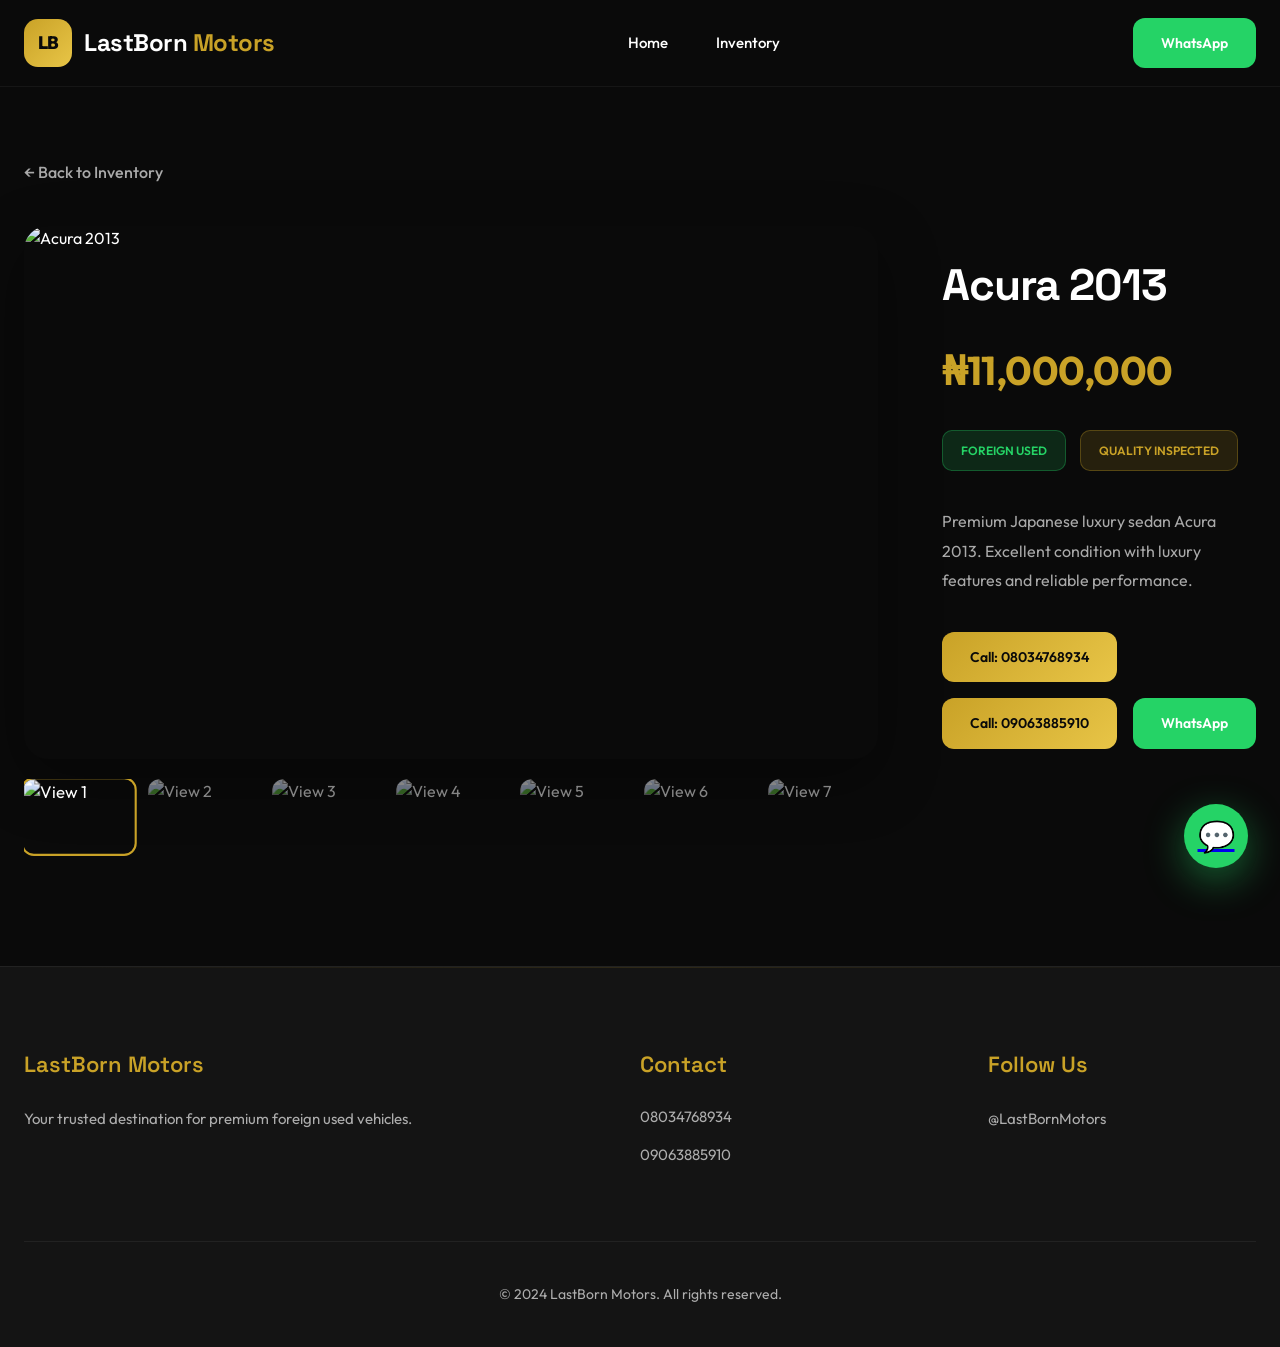
==== details-akura-2013.html @ de3bfb4a "Add files via upload" ====
<!DOCTYPE html>
<html lang="en">
<head>
  <meta charset="UTF-8">
  <meta name="viewport" content="width=device-width, initial-scale=1.0">
  <title>Acura 2013 - LastBorn Motors</title>
  <link rel="stylesheet" href="styles.css">
  <link rel="preconnect" href="https://fonts.googleapis.com">
  <link rel="preconnect" href="https://fonts.gstatic.com" crossorigin>
  <link href="https://fonts.googleapis.com/css2?family=Outfit:wght@300;400;500;600;700;800&family=Space+Grotesk:wght@400;500;600;700&display=swap" rel="stylesheet">
</head>
<body class="page-enter">
  <header class="header" id="header"><div class="container"><div class="header-inner"><a href="index.html" class="logo"><div class="logo-icon">LB</div><span class="logo-text">LastBorn <span>Motors</span></span></a><nav><ul class="nav-links"><li><a href="index.html">Home</a></li><li><a href="listings.html">Inventory</a></li></ul></nav><div class="header-cta"><a href="https://wa.me/2349110138677" class="btn btn-whatsapp">WhatsApp</a></div></div></div></header>
  <section class="details-section"><div class="container"><a href="javascript:history.back()" class="back-btn">← Back to Inventory</a><div class="details-grid"><div class="gallery"><div class="gallery-main"><img src="images/Akura_2013/IMG_1985.jpeg" alt="Acura 2013"></div><div class="gallery-thumbs"><img src="images/Akura_2013/IMG_1985.jpeg" alt="View 1" class="active" onclick="changeImage(this)"><img src="images/Akura_2013/IMG_1987.jpeg" alt="View 2" onclick="changeImage(this)"><img src="images/Akura_2013/IMG_1988.jpeg" alt="View 3" onclick="changeImage(this)"><img src="images/Akura_2013/IMG_1990.jpeg" alt="View 4" onclick="changeImage(this)"><img src="images/Akura_2013/IMG_1992.jpeg" alt="View 5" onclick="changeImage(this)"><img src="images/Akura_2013/IMG_1994.jpeg" alt="View 6" onclick="changeImage(this)"><img src="images/Akura_2013/IMG_1995.jpeg" alt="View 7" onclick="changeImage(this)"></div></div><div class="details-info"><h1 class="details-title">Acura 2013</h1><p class="details-price">₦11,000,000</p><div class="details-tags"><span class="details-tag tag-foreign">Foreign Used</span><span class="details-tag tag-neat">Quality Inspected</span></div><p class="details-description">Premium Japanese luxury sedan Acura 2013. Excellent condition with luxury features and reliable performance.</p><div class="details-cta"><a href="tel:+2348034768934" class="btn btn-primary">Call: 08034768934</a><a href="tel:+2349063885910" class="btn btn-primary">Call: 09063885910</a><a href="https://wa.me/2349110138677" class="btn btn-whatsapp">WhatsApp</a></div></div></div></div></section>
  <footer class="footer"><div class="container"><div class="footer-grid"><div><h3>LastBorn Motors</h3><p>Your trusted destination for premium foreign used vehicles.</p></div><div><h3>Contact</h3><a href="tel:+2348034768934">08034768934</a><a href="tel:+2349063885910">09063885910</a></div><div><h3>Follow Us</h3><p>@LastBornMotors</p></div></div><div class="footer-bottom"><p>&copy; 2024 LastBorn Motors. All rights reserved.</p></div></div></footer>
  <div class="floating-whatsapp"><a href="https://wa.me/2349110138677" target="_blank">💬</a></div>
  <script>const header = document.getElementById('header');window.addEventListener('scroll', () => { if (window.scrollY > 50) header.classList.add('scrolled'); else header.classList.remove('scrolled'); });function changeImage(thumb) { document.querySelector('.gallery-main img').src = thumb.src; document.querySelectorAll('.gallery-thumbs img').forEach(img => img.classList.remove('active')); thumb.classList.add('active'); }</script>
</body>
</html>
---- styles.css ----
/* LastBorn Motors - Premium Car Dealership Styles */
@import url('https://fonts.googleapis.com/css2?family=Outfit:wght@300;400;500;600;700;800&family=Space+Grotesk:wght@400;500;600;700&display=swap');

:root {
  --primary: #0a0a0a;
  --secondary: #141414;
  --accent: #c9a227;
  --accent-light: #e8c547;
  --accent-dark: #a38620;
  --text-light: #ffffff;
  --text-muted: rgba(255, 255, 255, 0.65);
  --surface: #1a1a1a;
  --surface-elevated: #252525;
  --border: rgba(255, 255, 255, 0.06);
  --glass: rgba(10, 10, 10, 0.85);
  --glass-light: rgba(255, 255, 255, 0.05);
}

* {
  margin: 0;
  padding: 0;
  box-sizing: border-box;
}

html {
  scroll-behavior: smooth;
}

body {
  font-family: 'Outfit', sans-serif;
  background: var(--primary);
  color: var(--text-light);
  line-height: 1.6;
  min-height: 100vh;
  overflow-x: hidden;
}

.container {
  max-width: 1400px;
  margin: 0 auto;
  padding: 0 24px;
}

/* Header - Glassmorphism */
.header {
  position: fixed;
  top: 0;
  left: 0;
  right: 0;
  z-index: 1000;
  background: rgba(10, 10, 10, 0.6);
  backdrop-filter: blur(20px);
  -webkit-backdrop-filter: blur(20px);
  border-bottom: 1px solid rgba(255, 255, 255, 0.05);
  transition: all 0.4s cubic-bezier(0.4, 0, 0.2, 1);
}

.header.scrolled {
  background: rgba(10, 10, 10, 0.95);
  backdrop-filter: blur(30px);
  -webkit-backdrop-filter: blur(30px);
  box-shadow: 0 8px 32px rgba(0, 0, 0, 0.4);
}

.header-inner {
  display: flex;
  align-items: center;
  justify-content: space-between;
  padding: 18px 0;
}

.logo {
  display: flex;
  align-items: center;
  text-decoration: none;
  gap: 12px;
}

.logo-icon {
  width: 48px;
  height: 48px;
  background: linear-gradient(135deg, var(--accent) 0%, var(--accent-light) 50%, var(--accent) 100%);
  background-size: 200% 200%;
  border-radius: 14px;
  display: flex;
  align-items: center;
  justify-content: center;
  font-size: 18px;
  font-weight: 800;
  color: #0a0a0a;
  letter-spacing: -1px;
  animation: shimmer 3s ease infinite;
}

@keyframes shimmer {
  0%, 100% { background-position: 0% 50%; }
  50% { background-position: 100% 50%; }
}

.logo-text {
  font-family: 'Space Grotesk', sans-serif;
  font-size: 24px;
  font-weight: 700;
  color: var(--text-light);
  letter-spacing: -0.5px;
}

.logo-text span {
  color: var(--accent);
}

.nav-links {
  display: flex;
  list-style: none;
  gap: 48px;
}

.nav-links a {
  color: var(--text-light);
  text-decoration: none;
  font-weight: 500;
  font-size: 15px;
  position: relative;
  transition: all 0.3s ease;
  padding: 8px 0;
}

.nav-links a::before {
  content: '';
  position: absolute;
  bottom: 0;
  left: 0;
  width: 0;
  height: 2px;
  background: linear-gradient(90deg, var(--accent), var(--accent-light));
  transition: width 0.3s ease;
}

.nav-links a:hover {
  color: var(--accent);
}

.nav-links a:hover::before {
  width: 100%;
}

.header-cta {
  display: flex;
  gap: 12px;
}

/* Buttons */
.btn {
  display: inline-flex;
  align-items: center;
  gap: 8px;
  padding: 14px 28px;
  border-radius: 12px;
  font-family: 'Outfit', sans-serif;
  font-weight: 600;
  font-size: 14px;
  text-decoration: none;
  cursor: pointer;
  border: none;
  transition: all 0.4s cubic-bezier(0.4, 0, 0.2, 1);
  position: relative;
  overflow: hidden;
}

.btn::before {
  content: '';
  position: absolute;
  top: 0;
  left: -100%;
  width: 100%;
  height: 100%;
  background: linear-gradient(90deg, transparent, rgba(255,255,255,0.2), transparent);
  transition: left 0.5s ease;
}

.btn:hover::before {
  left: 100%;
}

.btn-primary {
  background: linear-gradient(135deg, var(--accent) 0%, var(--accent-light) 100%);
  color: #0a0a0a;
}

.btn-primary:hover {
  transform: translateY(-3px);
  box-shadow: 0 12px 40px rgba(201, 162, 39, 0.4);
}

.btn-outline {
  background: transparent;
  border: 2px solid rgba(201, 162, 39, 0.5);
  color: var(--accent);
}

.btn-outline:hover {
  background: var(--accent);
  color: #0a0a0a;
  border-color: var(--accent);
  transform: translateY(-3px);
  box-shadow: 0 12px 40px rgba(201, 162, 39, 0.3);
}

.btn-whatsapp {
  background: #25d366;
  color: white;
}

.btn-whatsapp:hover {
  transform: translateY(-3px);
  box-shadow: 0 12px 40px rgba(37, 211, 102, 0.4);
}

/* Hero Section with Slideshow */
.hero {
  min-height: 100vh;
  display: flex;
  align-items: center;
  position: relative;
  padding: 0;
  overflow: hidden;
}

.hero-slider {
  position: absolute;
  inset: 0;
  z-index: 0;
}

.hero-slide {
  position: absolute;
  inset: 0;
  opacity: 0;
  transition: opacity 1s ease;
}

.hero-slide.active {
  opacity: 1;
}

.hero-slide img {
  width: 100%;
  height: 100%;
  object-fit: cover;
  transform: scale(1.05);
  animation: slowZoom 20s ease infinite alternate;
}

@keyframes slowZoom {
  from { transform: scale(1.05); }
  to { transform: scale(1.15); }
}

.hero-overlay {
  position: absolute;
  inset: 0;
  background: linear-gradient(
    135deg,
    rgba(10, 10, 10, 0.92) 0%,
    rgba(10, 10, 10, 0.75) 50%,
    rgba(10, 10, 10, 0.85) 100%
  );
}

.hero .container {
  position: relative;
  z-index: 1;
}

.hero-content {
  max-width: 720px;
  padding: 180px 0 120px;
}

.hero-badge {
  display: inline-flex;
  align-items: center;
  gap: 10px;
  padding: 12px 20px;
  background: rgba(201, 162, 39, 0.1);
  border: 1px solid rgba(201, 162, 39, 0.25);
  border-radius: 50px;
  font-size: 13px;
  font-weight: 500;
  color: var(--accent);
  margin-bottom: 28px;
  backdrop-filter: blur(10px);
  animation: fadeInUp 0.8s ease forwards;
}

.hero-badge span {
  font-size: 10px;
}

.hero h1 {
  font-family: 'Space Grotesk', sans-serif;
  font-size: clamp(48px, 7vw, 80px);
  font-weight: 700;
  line-height: 1.05;
  letter-spacing: -2px;
  margin-bottom: 28px;
  color: var(--text-light);
  animation: fadeInUp 0.8s ease 0.1s forwards;
  opacity: 0;
}

.hero h1 span {
  background: linear-gradient(135deg, var(--accent) 0%, var(--accent-light) 50%, var(--accent) 100%);
  background-size: 200% 200%;
  -webkit-background-clip: text;
  -webkit-text-fill-color: transparent;
  background-clip: text;
  animation: gradientText 4s ease infinite;
}

@keyframes gradientText {
  0%, 100% { background-position: 0% 50%; }
  50% { background-position: 100% 50%; }
}

.hero p {
  font-size: 18px;
  color: var(--text-muted);
  max-width: 520px;
  margin-bottom: 44px;
  line-height: 1.75;
  animation: fadeInUp 0.8s ease 0.2s forwards;
  opacity: 0;
}

.hero-buttons {
  display: flex;
  gap: 16px;
  flex-wrap: wrap;
  animation: fadeInUp 0.8s ease 0.3s forwards;
  opacity: 0;
}

@keyframes fadeInUp {
  from {
    opacity: 0;
    transform: translateY(30px);
  }
  to {
    opacity: 1;
    transform: translateY(0);
  }
}

/* Slider Controls */
.slider-nav {
  position: absolute;
  bottom: 50%;
  left: 0;
  right: 0;
  display: flex;
  justify-content: space-between;
  padding: 0 24px;
  z-index: 2;
  pointer-events: none;
}

.slider-btn {
  width: 56px;
  height: 56px;
  background: rgba(255, 255, 255, 0.08);
  backdrop-filter: blur(20px);
  border: 1px solid rgba(255, 255, 255, 0.1);
  border-radius: 50%;
  color: var(--text-light);
  font-size: 18px;
  cursor: pointer;
  transition: all 0.3s ease;
  pointer-events: auto;
  display: flex;
  align-items: center;
  justify-content: center;
}

.slider-btn:hover {
  background: var(--accent);
  color: #0a0a0a;
  transform: scale(1.1);
}

.slider-dots {
  position: absolute;
  bottom: 40px;
  left: 50%;
  transform: translateX(-50%);
  display: flex;
  gap: 12px;
  z-index: 2;
}

.slider-dots .dot {
  width: 10px;
  height: 10px;
  background: rgba(255, 255, 255, 0.3);
  border-radius: 50%;
  cursor: pointer;
  transition: all 0.3s ease;
}

.slider-dots .dot.active {
  background: var(--accent);
  transform: scale(1.3);
}

.slider-dots .dot:hover {
  background: var(--accent-light);
}

/* Trust Section - Glassmorphism Cards */
.trust-section {
  padding: 100px 0;
  background: var(--secondary);
  position: relative;
}

.trust-section::before {
  content: '';
  position: absolute;
  top: 0;
  left: 0;
  right: 0;
  height: 1px;
  background: linear-gradient(90deg, transparent, rgba(201, 162, 39, 0.3), transparent);
}

.trust-grid {
  display: grid;
  grid-template-columns: repeat(3, 1fr);
  gap: 32px;
}

.trust-item {
  padding: 40px 32px;
  background: rgba(255, 255, 255, 0.03);
  backdrop-filter: blur(20px);
  border-radius: 24px;
  border: 1px solid var(--border);
  text-align: center;
  transition: all 0.4s cubic-bezier(0.4, 0, 0.2, 1);
}

.trust-item:hover {
  transform: translateY(-10px);
  border-color: rgba(201, 162, 39, 0.3);
  background: rgba(255, 255, 255, 0.05);
  box-shadow: 0 20px 60px rgba(0, 0, 0, 0.3);
}

.trust-icon {
  width: 72px;
  height: 72px;
  margin: 0 auto 24px;
  background: linear-gradient(135deg, var(--accent) 0%, var(--accent-light) 100%);
  border-radius: 20px;
  display: flex;
  align-items: center;
  justify-content: center;
  font-size: 32px;
  box-shadow: 0 8px 32px rgba(201, 162, 39, 0.3);
}

.trust-item h3 {
  font-family: 'Space Grotesk', sans-serif;
  font-size: 22px;
  font-weight: 600;
  margin-bottom: 14px;
  color: var(--text-light);
}

.trust-item p {
  color: var(--text-muted);
  font-size: 15px;
  line-height: 1.7;
}

/* Featured Section */
.featured-section {
  padding: 120px 0;
  background: var(--primary);
}

.section-header {
  text-align: center;
  margin-bottom: 64px;
}

.section-header h2 {
  font-family: 'Space Grotesk', sans-serif;
  font-size: 52px;
  font-weight: 700;
  letter-spacing: -1px;
  margin-bottom: 18px;
  background: linear-gradient(135deg, var(--text-light) 0%, var(--text-muted) 100%);
  -webkit-background-clip: text;
  -webkit-text-fill-color: transparent;
  background-clip: text;
}

.section-header p {
  color: var(--text-muted);
  font-size: 18px;
}

/* Car Grid */
.car-grid {
  display: grid;
  grid-template-columns: repeat(auto-fill, minmax(340px, 1fr));
  gap: 32px;
}

.car-card {
  background: var(--surface);
  border-radius: 24px;
  overflow: hidden;
  border: 1px solid var(--border);
  transition: all 0.5s cubic-bezier(0.4, 0, 0.2, 1);
  opacity: 0;
  transform: translateY(40px);
}

.car-card.visible {
  opacity: 1;
  transform: translateY(0);
}

.car-card:hover {
  transform: translateY(-16px);
  border-color: rgba(201, 162, 39, 0.4);
  box-shadow: 0 24px 80px rgba(0, 0, 0, 0.5);
}

.car-image {
  position: relative;
  aspect-ratio: 16/11;
  overflow: hidden;
}

.car-image img {
  width: 100%;
  height: 100%;
  object-fit: cover;
  transition: transform 0.6s ease;
}

.car-card:hover .car-image img {
  transform: scale(1.1);
}

.car-badges {
  position: absolute;
  top: 20px;
  left: 20px;
  display: flex;
  gap: 10px;
  flex-wrap: wrap;
}

.car-badge {
  padding: 8px 14px;
  border-radius: 8px;
  font-size: 11px;
  font-weight: 600;
  text-transform: uppercase;
  letter-spacing: 0.5px;
  backdrop-filter: blur(10px);
}

.badge-foreign {
  background: rgba(37, 211, 102, 0.9);
  color: white;
}

.badge-neat {
  background: rgba(201, 162, 39, 0.95);
  color: #0a0a0a;
}

.car-info {
  padding: 28px;
}

.car-title {
  font-family: 'Space Grotesk', sans-serif;
  font-size: 22px;
  font-weight: 600;
  margin-bottom: 10px;
  color: var(--text-light);
}

.car-price {
  font-size: 32px;
  font-weight: 700;
  color: var(--accent);
  margin-bottom: 22px;
  letter-spacing: -0.5px;
}

.car-btn {
  display: block;
  width: 100%;
  padding: 16px;
  background: var(--surface-elevated);
  border: 1px solid var(--border);
  border-radius: 12px;
  color: var(--text-light);
  text-align: center;
  font-weight: 600;
  font-size: 14px;
  text-decoration: none;
  transition: all 0.3s ease;
}

.car-btn:hover {
  background: var(--accent);
  color: #0a0a0a;
  border-color: var(--accent);
  transform: scale(1.02);
}

/* CTA Section */
.cta-section {
  padding: 120px 0;
  background: linear-gradient(180deg, var(--primary) 0%, var(--secondary) 100%);
  text-align: center;
  position: relative;
}

.cta-section::before {
  content: '';
  position: absolute;
  top: 0;
  left: 50%;
  transform: translateX(-50%);
  width: 600px;
  height: 600px;
  background: radial-gradient(circle, rgba(201, 162, 39, 0.08) 0%, transparent 70%);
  pointer-events: none;
}

.cta-section h2 {
  font-family: 'Space Grotesk', sans-serif;
  font-size: 52px;
  font-weight: 700;
  letter-spacing: -1px;
  margin-bottom: 18px;
  position: relative;
}

.cta-section p {
  color: var(--text-muted);
  font-size: 18px;
  margin-bottom: 44px;
  position: relative;
}

.cta-buttons {
  display: flex;
  gap: 16px;
  justify-content: center;
  flex-wrap: wrap;
  position: relative;
}

/* Page Header */
.page-header {
  padding: 200px 0 80px;
  text-align: center;
  background: linear-gradient(180deg, var(--secondary) 0%, var(--primary) 100%);
  position: relative;
}

.page-header::after {
  content: '';
  position: absolute;
  bottom: 0;
  left: 0;
  right: 0;
  height: 1px;
  background: linear-gradient(90deg, transparent, rgba(201, 162, 39, 0.2), transparent);
}

.page-header h1 {
  font-family: 'Space Grotesk', sans-serif;
  font-size: 60px;
  font-weight: 700;
  letter-spacing: -1px;
  margin-bottom: 18px;
}

.page-header p {
  color: var(--text-muted);
  font-size: 18px;
}

/* Search Section */
.search-section {
  padding: 0 0 80px;
}

.search-form {
  display: flex;
  gap: 16px;
  max-width: 640px;
  margin: 0 auto;
}

.search-input {
  flex: 1;
  padding: 18px 28px;
  background: var(--surface);
  border: 1px solid var(--border);
  border-radius: 14px;
  color: var(--text-light);
  font-size: 16px;
  font-family: 'Outfit', sans-serif;
  transition: all 0.3s ease;
}

.search-input:focus {
  outline: none;
  border-color: var(--accent);
  box-shadow: 0 0 0 4px rgba(201, 162, 39, 0.1);
}

.search-input::placeholder {
  color: var(--text-muted);
}

.search-btn {
  padding: 18px 36px;
  background: var(--accent);
  border: none;
  border-radius: 14px;
  color: #0a0a0a;
  font-weight: 600;
  font-size: 16px;
  cursor: pointer;
  transition: all 0.3s ease;
}

.search-btn:hover {
  background: var(--accent-light);
  transform: translateY(-2px);
}

/* Listings Section */
.listings-section {
  padding: 0 0 120px;
}

/* Details Section */
.details-section {
  padding: 160px 0 100px;
}

.back-btn {
  display: inline-flex;
  align-items: center;
  gap: 10px;
  color: var(--text-muted);
  text-decoration: none;
  font-weight: 500;
  margin-bottom: 40px;
  transition: all 0.3s ease;
}

.back-btn:hover {
  color: var(--accent);
  transform: translateX(-5px);
}

.details-grid {
  display: grid;
  grid-template-columns: 1.3fr 1fr;
  gap: 64px;
}

.gallery-main {
  aspect-ratio: 16/10;
  border-radius: 24px;
  overflow: hidden;
  margin-bottom: 20px;
  box-shadow: 0 20px 60px rgba(0, 0, 0, 0.4);
}

.gallery-main img {
  width: 100%;
  height: 100%;
  object-fit: cover;
}

.gallery-thumbs {
  display: flex;
  gap: 14px;
  overflow-x: auto;
  padding-bottom: 12px;
}

.gallery-thumbs img {
  width: 110px;
  height: 75px;
  object-fit: cover;
  border-radius: 12px;
  cursor: pointer;
  opacity: 0.5;
  transition: all 0.3s ease;
  flex-shrink: 0;
}

.gallery-thumbs img.active,
.gallery-thumbs img:hover {
  opacity: 1;
  border: 2px solid var(--accent);
  transform: scale(1.05);
}

.details-info {
  padding-top: 24px;
}

.details-title {
  font-family: 'Space Grotesk', sans-serif;
  font-size: 44px;
  font-weight: 700;
  letter-spacing: -1px;
  margin-bottom: 18px;
}

.details-price {
  font-size: 40px;
  font-weight: 700;
  color: var(--accent);
  margin-bottom: 28px;
  letter-spacing: -0.5px;
}

.details-tags {
  display: flex;
  gap: 14px;
  margin-bottom: 36px;
}

.details-tag {
  padding: 10px 18px;
  border-radius: 10px;
  font-size: 12px;
  font-weight: 600;
  text-transform: uppercase;
}

.tag-foreign {
  background: rgba(37, 211, 102, 0.15);
  color: #25d366;
  border: 1px solid rgba(37, 211, 102, 0.3);
}

.tag-neat {
  background: rgba(201, 162, 39, 0.15);
  color: var(--accent);
  border: 1px solid rgba(201, 162, 39, 0.3);
}

.details-description {
  color: var(--text-muted);
  font-size: 16px;
  line-height: 1.85;
  margin-bottom: 36px;
}

.details-cta {
  display: flex;
  gap: 16px;
  flex-wrap: wrap;
}

/* Footer - Glassmorphism */
.footer {
  background: var(--secondary);
  padding: 80px 0 40px;
  border-top: 1px solid var(--border);
  position: relative;
}

.footer::before {
  content: '';
  position: absolute;
  top: 0;
  left: 0;
  right: 0;
  height: 1px;
  background: linear-gradient(90deg, transparent, rgba(201, 162, 39, 0.15), transparent);
}

.footer-grid {
  display: grid;
  grid-template-columns: 2fr 1fr 1fr;
  gap: 80px;
  margin-bottom: 60px;
}

.footer h3 {
  font-family: 'Space Grotesk', sans-serif;
  font-size: 22px;
  font-weight: 600;
  margin-bottom: 22px;
  color: var(--accent);
}

.footer p {
  color: var(--text-muted);
  line-height: 1.8;
  font-size: 15px;
}

.footer a {
  display: block;
  color: var(--text-muted);
  text-decoration: none;
  margin-bottom: 14px;
  transition: all 0.3s ease;
  font-size: 15px;
}

.footer a:hover {
  color: var(--accent);
  transform: translateX(5px);
}

.footer-bottom {
  padding-top: 40px;
  border-top: 1px solid var(--border);
  text-align: center;
}

.footer-bottom p {
  color: var(--text-muted);
  font-size: 14px;
}

/* Floating WhatsApp */
.floating-whatsapp {
  position: fixed;
  bottom: 32px;
  right: 32px;
  z-index: 999;
}

.floating-whatsapp a {
  display: flex;
  align-items: center;
  justify-content: center;
  width: 64px;
  height: 64px;
  background: #25d366;
  border-radius: 50%;
  font-size: 30px;
  box-shadow: 0 12px 40px rgba(37, 211, 102, 0.45);
  transition: all 0.3s ease;
  animation: pulse 2s ease infinite;
}

@keyframes pulse {
  0%, 100% { box-shadow: 0 12px 40px rgba(37, 211, 102, 0.45); }
  50% { box-shadow: 0 12px 50px rgba(37, 211, 102, 0.6); }
}

.floating-whatsapp a:hover {
  transform: scale(1.15);
}

/* Page Enter Animation */
.page-enter {
  animation: pageEnter 0.6s ease forwards;
}

@keyframes pageEnter {
  from {
    opacity: 0;
  }
  to {
    opacity: 1;
  }
}

/* Responsive */
@media (max-width: 1200px) {
  .trust-grid {
    grid-template-columns: repeat(2, 1fr);
  }
  
  .details-grid {
    grid-template-columns: 1fr;
    gap: 40px;
  }
}

@media (max-width: 768px) {
  .header-inner {
    flex-wrap: wrap;
  }
  
  .nav-links {
    display: none;
  }
  
  .hero h1 {
    font-size: 40px;
  }
  
  .trust-grid {
    grid-template-columns: 1fr;
  }
  
  .car-grid {
    grid-template-columns: 1fr;
  }
  
  .section-header h2,
  .page-header h1,
  .cta-section h2 {
    font-size: 36px;
  }
  
  .search-form {
    flex-direction: column;
  }
  
  .footer-grid {
    grid-template-columns: 1fr;
    gap: 40px;
  }
  
  .slider-nav {
    display: none;
  }
}

/* Smooth scrollbar */
::-webkit-scrollbar {
  width: 8px;
  height: 8px;
}

::-webkit-scrollbar-track {
  background: var(--secondary);
}

::-webkit-scrollbar-thumb {
  background: var(--surface-elevated);
  border-radius: 4px;
}

::-webkit-scrollbar-thumb:hover {
  background: var(--accent);
}

/* Selection */
::selection {
  background: var(--accent);
  color: #0a0a0a;
}
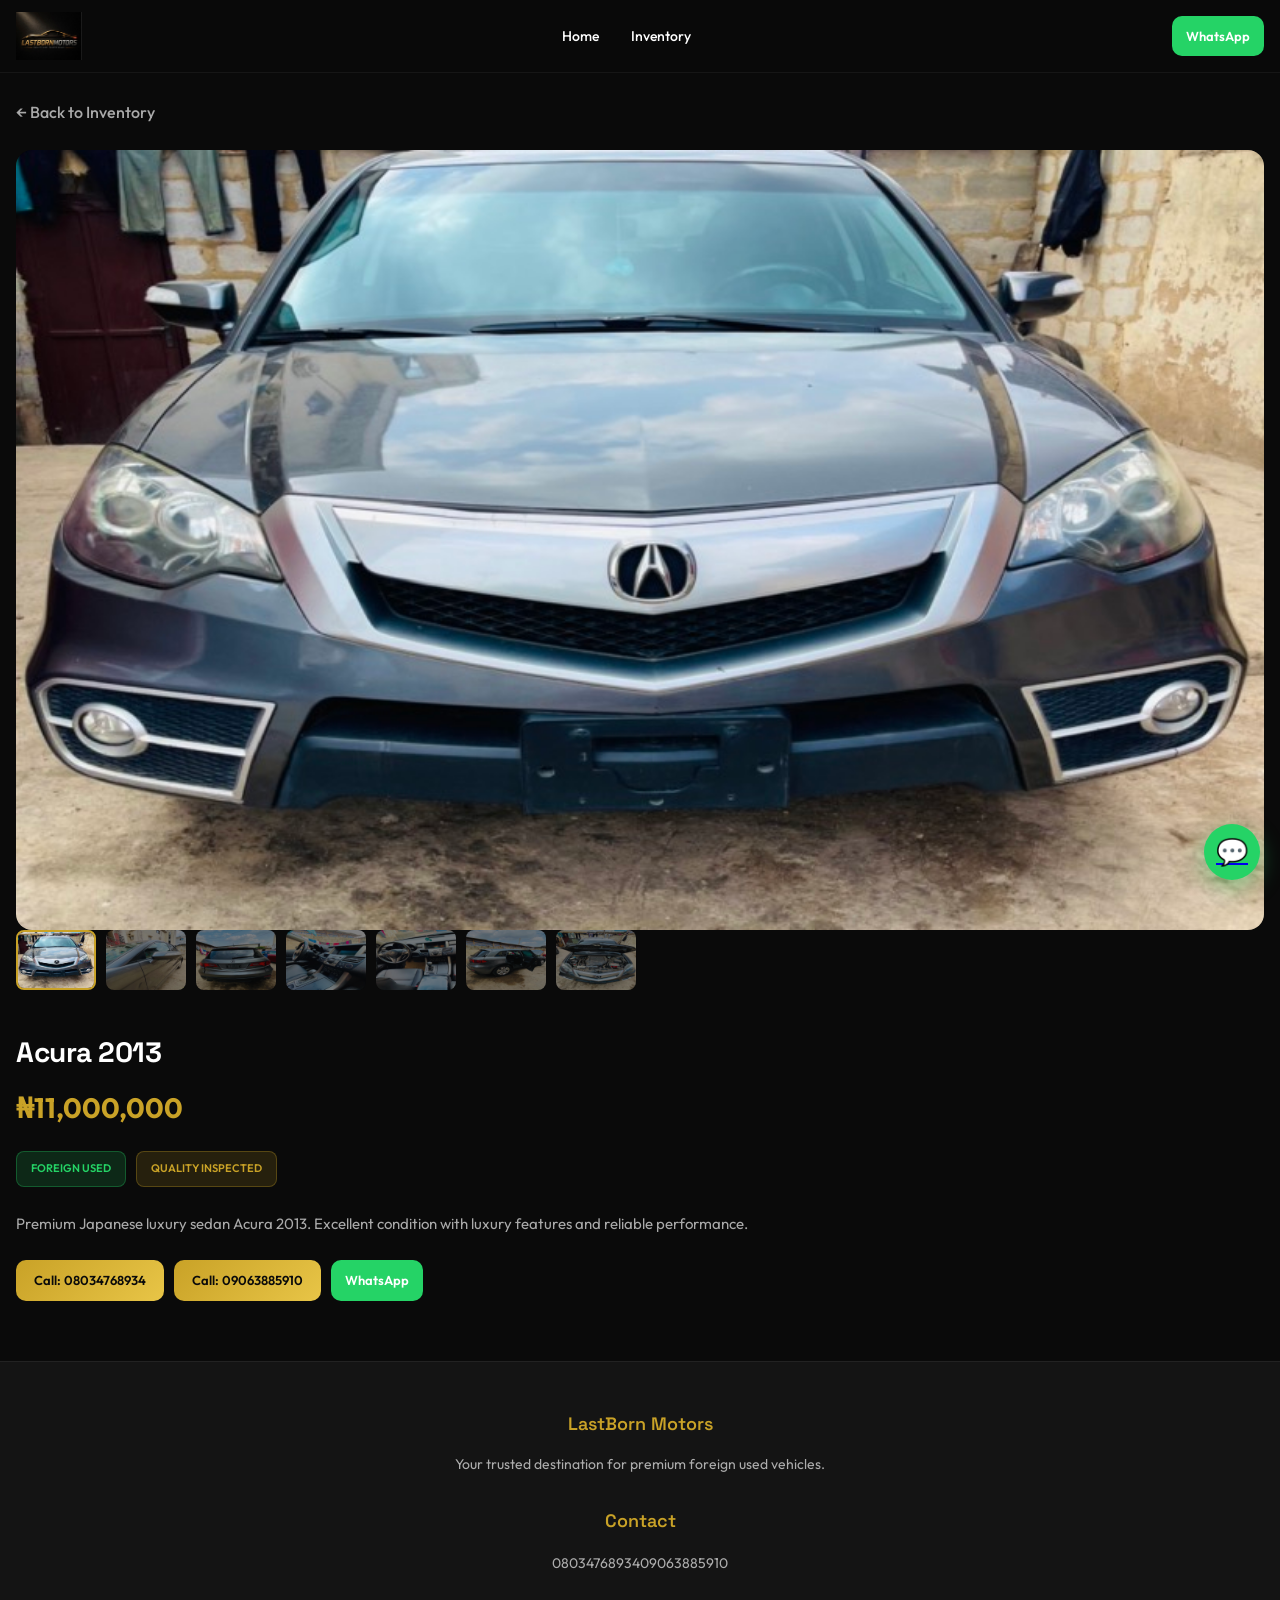
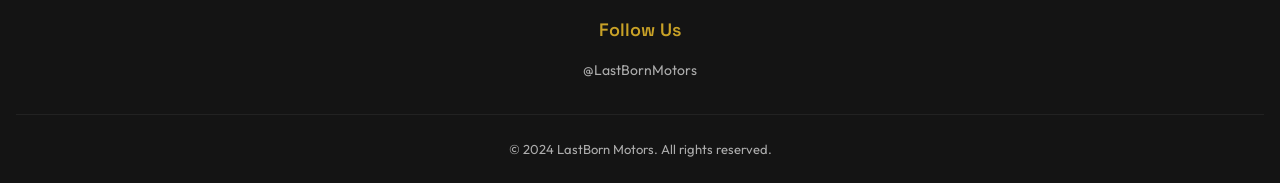
==== commit 722e3d62: "Add files via upload" ====
--- a/details-akura-2013.html
+++ b/details-akura-2013.html
@@ -10,10 +10,10 @@
   <link href="https://fonts.googleapis.com/css2?family=Outfit:wght@300;400;500;600;700;800&family=Space+Grotesk:wght@400;500;600;700&display=swap" rel="stylesheet">
 </head>
 <body class="page-enter">
-  <header class="header" id="header"><div class="container"><div class="header-inner"><a href="index.html" class="logo"><div class="logo-icon">LB</div><span class="logo-text">LastBorn <span>Motors</span></span></a><nav><ul class="nav-links"><li><a href="index.html">Home</a></li><li><a href="listings.html">Inventory</a></li></ul></nav><div class="header-cta"><a href="https://wa.me/2349110138677" class="btn btn-whatsapp">WhatsApp</a></div></div></div></header>
+  <header class="header" id="header"><div class="container"><div class="header-inner"><a href="index.html" class="logo"><img src="logo.png" alt="LastBorn Motors" class="logo-icon"><span class="logo-text">LastBorn <span>Motors</span></span></a><div class="menu-toggle" onclick="toggleMenu()"><span></span><span></span><span></span></div><nav><ul class="nav-links" id="navLinks"><li><a href="index.html">Home</a></li><li><a href="listings.html">Inventory</a></li></ul></nav><div class="header-cta"><a href="https://wa.me/2349110138677" class="btn btn-whatsapp">WhatsApp</a></div></div></div></header>
   <section class="details-section"><div class="container"><a href="javascript:history.back()" class="back-btn">← Back to Inventory</a><div class="details-grid"><div class="gallery"><div class="gallery-main"><img src="images/Akura_2013/IMG_1985.jpeg" alt="Acura 2013"></div><div class="gallery-thumbs"><img src="images/Akura_2013/IMG_1985.jpeg" alt="View 1" class="active" onclick="changeImage(this)"><img src="images/Akura_2013/IMG_1987.jpeg" alt="View 2" onclick="changeImage(this)"><img src="images/Akura_2013/IMG_1988.jpeg" alt="View 3" onclick="changeImage(this)"><img src="images/Akura_2013/IMG_1990.jpeg" alt="View 4" onclick="changeImage(this)"><img src="images/Akura_2013/IMG_1992.jpeg" alt="View 5" onclick="changeImage(this)"><img src="images/Akura_2013/IMG_1994.jpeg" alt="View 6" onclick="changeImage(this)"><img src="images/Akura_2013/IMG_1995.jpeg" alt="View 7" onclick="changeImage(this)"></div></div><div class="details-info"><h1 class="details-title">Acura 2013</h1><p class="details-price">₦11,000,000</p><div class="details-tags"><span class="details-tag tag-foreign">Foreign Used</span><span class="details-tag tag-neat">Quality Inspected</span></div><p class="details-description">Premium Japanese luxury sedan Acura 2013. Excellent condition with luxury features and reliable performance.</p><div class="details-cta"><a href="tel:+2348034768934" class="btn btn-primary">Call: 08034768934</a><a href="tel:+2349063885910" class="btn btn-primary">Call: 09063885910</a><a href="https://wa.me/2349110138677" class="btn btn-whatsapp">WhatsApp</a></div></div></div></div></section>
   <footer class="footer"><div class="container"><div class="footer-grid"><div><h3>LastBorn Motors</h3><p>Your trusted destination for premium foreign used vehicles.</p></div><div><h3>Contact</h3><a href="tel:+2348034768934">08034768934</a><a href="tel:+2349063885910">09063885910</a></div><div><h3>Follow Us</h3><p>@LastBornMotors</p></div></div><div class="footer-bottom"><p>&copy; 2024 LastBorn Motors. All rights reserved.</p></div></div></footer>
   <div class="floating-whatsapp"><a href="https://wa.me/2349110138677" target="_blank">💬</a></div>
-  <script>const header = document.getElementById('header');window.addEventListener('scroll', () => { if (window.scrollY > 50) header.classList.add('scrolled'); else header.classList.remove('scrolled'); });function changeImage(thumb) { document.querySelector('.gallery-main img').src = thumb.src; document.querySelectorAll('.gallery-thumbs img').forEach(img => img.classList.remove('active')); thumb.classList.add('active'); }</script>
+  <script>const header=document.getElementById('header');window.addEventListener('scroll',()=>{if(window.scrollY>50)header.classList.add('scrolled');else header.classList.remove('scrolled');});function toggleMenu(){document.getElementById('navLinks').classList.toggle('active');}function changeImage(thumb){document.querySelector('.gallery-main img').src=thumb.src;document.querySelectorAll('.gallery-thumbs img').forEach(img=>img.classList.remove('active'));thumb.classList.add('active');}</script>
 </body>
 </html>
--- a/styles.css
+++ b/styles.css
@@ -13,7 +13,6 @@
   --surface-elevated: #252525;
   --border: rgba(255, 255, 255, 0.06);
   --glass: rgba(10, 10, 10, 0.85);
-  --glass-light: rgba(255, 255, 255, 0.05);
 }
 
 * {
@@ -38,7 +37,7 @@
 .container {
   max-width: 1400px;
   margin: 0 auto;
-  padding: 0 24px;
+  padding: 0 16px;
 }
 
 /* Header - Glassmorphism */
@@ -48,58 +47,59 @@
   left: 0;
   right: 0;
   z-index: 1000;
-  background: rgba(10, 10, 10, 0.6);
+  background: rgba(10, 10, 10, 0.85);
   backdrop-filter: blur(20px);
   -webkit-backdrop-filter: blur(20px);
   border-bottom: 1px solid rgba(255, 255, 255, 0.05);
-  transition: all 0.4s cubic-bezier(0.4, 0, 0.2, 1);
+  transition: all 0.3s ease;
 }
 
 .header.scrolled {
-  background: rgba(10, 10, 10, 0.95);
-  backdrop-filter: blur(30px);
-  -webkit-backdrop-filter: blur(30px);
-  box-shadow: 0 8px 32px rgba(0, 0, 0, 0.4);
+  background: rgba(10, 10, 10, 0.98);
+  box-shadow: 0 4px 20px rgba(0, 0, 0, 0.5);
 }
 
 .header-inner {
   display: flex;
   align-items: center;
   justify-content: space-between;
-  padding: 18px 0;
+  padding: 12px 0;
 }
 
 .logo {
   display: flex;
   align-items: center;
   text-decoration: none;
-  gap: 12px;
+  gap: 10px;
 }
 
 .logo-icon {
-  width: 48px;
   height: 48px;
-  background: linear-gradient(135deg, var(--accent) 0%, var(--accent-light) 50%, var(--accent) 100%);
-  background-size: 200% 200%;
-  border-radius: 14px;
-  display: flex;
-  align-items: center;
-  justify-content: center;
-  font-size: 18px;
-  font-weight: 800;
-  color: #0a0a0a;
-  letter-spacing: -1px;
-  animation: shimmer 3s ease infinite;
-}
-
-@keyframes shimmer {
-  0%, 100% { background-position: 0% 50%; }
-  50% { background-position: 100% 50%; }
+  width: auto;
+  object-fit: contain;
+}
+
+.logo-text {
+  display: none;
+}
+
+.logo-text {
+  display: none;
+}
+
+/* Mobile logo adjustments */
+@media (max-width: 768px) {
+  .logo-icon {
+    height: 40px;
+  }
+  .logo-text {
+    display: none;
+  }
 }
 
 .logo-text {
   font-family: 'Space Grotesk', sans-serif;
-  font-size: 24px;
+  font-size: 20px;
   font-weight: 700;
   color: var(--text-light);
   letter-spacing: -0.5px;
@@ -109,26 +109,41 @@
   color: var(--accent);
 }
 
+/* Mobile Menu Toggle */
+.menu-toggle {
+  display: none;
+  flex-direction: column;
+  gap: 5px;
+  cursor: pointer;
+  padding: 8px;
+}
+
+.menu-toggle span {
+  width: 24px;
+  height: 2px;
+  background: var(--text-light);
+  transition: all 0.3s ease;
+}
+
 .nav-links {
   display: flex;
   list-style: none;
-  gap: 48px;
+  gap: 32px;
 }
 
 .nav-links a {
   color: var(--text-light);
   text-decoration: none;
   font-weight: 500;
-  font-size: 15px;
+  font-size: 14px;
   position: relative;
   transition: all 0.3s ease;
-  padding: 8px 0;
 }
 
 .nav-links a::before {
   content: '';
   position: absolute;
-  bottom: 0;
+  bottom: -4px;
   left: 0;
   width: 0;
   height: 2px;
@@ -146,40 +161,23 @@
 
 .header-cta {
   display: flex;
-  gap: 12px;
+  gap: 8px;
 }
 
 /* Buttons */
 .btn {
   display: inline-flex;
   align-items: center;
-  gap: 8px;
-  padding: 14px 28px;
-  border-radius: 12px;
+  gap: 6px;
+  padding: 10px 18px;
+  border-radius: 10px;
   font-family: 'Outfit', sans-serif;
   font-weight: 600;
-  font-size: 14px;
+  font-size: 13px;
   text-decoration: none;
   cursor: pointer;
   border: none;
-  transition: all 0.4s cubic-bezier(0.4, 0, 0.2, 1);
-  position: relative;
-  overflow: hidden;
-}
-
-.btn::before {
-  content: '';
-  position: absolute;
-  top: 0;
-  left: -100%;
-  width: 100%;
-  height: 100%;
-  background: linear-gradient(90deg, transparent, rgba(255,255,255,0.2), transparent);
-  transition: left 0.5s ease;
-}
-
-.btn:hover::before {
-  left: 100%;
+  transition: all 0.3s ease;
 }
 
 .btn-primary {
@@ -188,8 +186,8 @@
 }
 
 .btn-primary:hover {
-  transform: translateY(-3px);
-  box-shadow: 0 12px 40px rgba(201, 162, 39, 0.4);
+  transform: translateY(-2px);
+  box-shadow: 0 8px 25px rgba(201, 162, 39, 0.35);
 }
 
 .btn-outline {
@@ -202,21 +200,20 @@
   background: var(--accent);
   color: #0a0a0a;
   border-color: var(--accent);
-  transform: translateY(-3px);
-  box-shadow: 0 12px 40px rgba(201, 162, 39, 0.3);
 }
 
 .btn-whatsapp {
   background: #25d366;
   color: white;
+  padding: 10px 14px;
 }
 
 .btn-whatsapp:hover {
-  transform: translateY(-3px);
-  box-shadow: 0 12px 40px rgba(37, 211, 102, 0.4);
-}
-
-/* Hero Section with Slideshow */
+  transform: translateY(-2px);
+  box-shadow: 0 8px 25px rgba(37, 211, 102, 0.35);
+}
+
+/* Hero Section */
 .hero {
   min-height: 100vh;
   display: flex;
@@ -248,23 +245,12 @@
   height: 100%;
   object-fit: cover;
   transform: scale(1.05);
-  animation: slowZoom 20s ease infinite alternate;
-}
-
-@keyframes slowZoom {
-  from { transform: scale(1.05); }
-  to { transform: scale(1.15); }
 }
 
 .hero-overlay {
   position: absolute;
   inset: 0;
-  background: linear-gradient(
-    135deg,
-    rgba(10, 10, 10, 0.92) 0%,
-    rgba(10, 10, 10, 0.75) 50%,
-    rgba(10, 10, 10, 0.85) 100%
-  );
+  background: linear-gradient(135deg, rgba(10, 10, 10, 0.92) 0%, rgba(10, 10, 10, 0.75) 50%, rgba(10, 10, 10, 0.85) 100%);
 }
 
 .hero .container {
@@ -273,135 +259,72 @@
 }
 
 .hero-content {
-  max-width: 720px;
-  padding: 180px 0 120px;
+  max-width: 600px;
+  padding: 120px 0 80px;
 }
 
 .hero-badge {
   display: inline-flex;
   align-items: center;
-  gap: 10px;
-  padding: 12px 20px;
-  background: rgba(201, 162, 39, 0.1);
+  gap: 8px;
+  padding: 8px 14px;
+  background: rgba(201, 162, 39, 0.12);
   border: 1px solid rgba(201, 162, 39, 0.25);
   border-radius: 50px;
-  font-size: 13px;
+  font-size: 12px;
   font-weight: 500;
   color: var(--accent);
-  margin-bottom: 28px;
-  backdrop-filter: blur(10px);
-  animation: fadeInUp 0.8s ease forwards;
-}
-
-.hero-badge span {
-  font-size: 10px;
+  margin-bottom: 20px;
 }
 
 .hero h1 {
   font-family: 'Space Grotesk', sans-serif;
-  font-size: clamp(48px, 7vw, 80px);
+  font-size: clamp(36px, 8vw, 64px);
   font-weight: 700;
-  line-height: 1.05;
-  letter-spacing: -2px;
-  margin-bottom: 28px;
-  color: var(--text-light);
-  animation: fadeInUp 0.8s ease 0.1s forwards;
-  opacity: 0;
+  line-height: 1.1;
+  letter-spacing: -1.5px;
+  margin-bottom: 20px;
 }
 
 .hero h1 span {
-  background: linear-gradient(135deg, var(--accent) 0%, var(--accent-light) 50%, var(--accent) 100%);
-  background-size: 200% 200%;
+  background: linear-gradient(135deg, var(--accent) 0%, var(--accent-light) 100%);
   -webkit-background-clip: text;
   -webkit-text-fill-color: transparent;
   background-clip: text;
-  animation: gradientText 4s ease infinite;
-}
-
-@keyframes gradientText {
-  0%, 100% { background-position: 0% 50%; }
-  50% { background-position: 100% 50%; }
 }
 
 .hero p {
-  font-size: 18px;
+  font-size: 16px;
   color: var(--text-muted);
-  max-width: 520px;
-  margin-bottom: 44px;
-  line-height: 1.75;
-  animation: fadeInUp 0.8s ease 0.2s forwards;
-  opacity: 0;
+  margin-bottom: 32px;
+  line-height: 1.7;
 }
 
 .hero-buttons {
   display: flex;
-  gap: 16px;
+  gap: 12px;
   flex-wrap: wrap;
-  animation: fadeInUp 0.8s ease 0.3s forwards;
-  opacity: 0;
-}
-
-@keyframes fadeInUp {
-  from {
-    opacity: 0;
-    transform: translateY(30px);
-  }
-  to {
-    opacity: 1;
-    transform: translateY(0);
-  }
 }
 
 /* Slider Controls */
 .slider-nav {
-  position: absolute;
-  bottom: 50%;
-  left: 0;
-  right: 0;
-  display: flex;
-  justify-content: space-between;
-  padding: 0 24px;
-  z-index: 2;
-  pointer-events: none;
-}
-
-.slider-btn {
-  width: 56px;
-  height: 56px;
-  background: rgba(255, 255, 255, 0.08);
-  backdrop-filter: blur(20px);
-  border: 1px solid rgba(255, 255, 255, 0.1);
-  border-radius: 50%;
-  color: var(--text-light);
-  font-size: 18px;
-  cursor: pointer;
-  transition: all 0.3s ease;
-  pointer-events: auto;
-  display: flex;
-  align-items: center;
-  justify-content: center;
-}
-
-.slider-btn:hover {
-  background: var(--accent);
-  color: #0a0a0a;
-  transform: scale(1.1);
+  display: none;
 }
 
 .slider-dots {
   position: absolute;
-  bottom: 40px;
+  bottom: 24px;
   left: 50%;
   transform: translateX(-50%);
   display: flex;
-  gap: 12px;
+  gap: 10px;
   z-index: 2;
 }
 
 .slider-dots .dot {
-  width: 10px;
-  height: 10px;
-  background: rgba(255, 255, 255, 0.3);
+  width: 8px;
+  height: 8px;
+  background: rgba(255, 255, 255, 0.4);
   border-radius: 50%;
   cursor: pointer;
   transition: all 0.3s ease;
@@ -412,120 +335,97 @@
   transform: scale(1.3);
 }
 
-.slider-dots .dot:hover {
-  background: var(--accent-light);
-}
-
-/* Trust Section - Glassmorphism Cards */
+/* Trust Section */
 .trust-section {
-  padding: 100px 0;
+  padding: 60px 0;
   background: var(--secondary);
-  position: relative;
-}
-
-.trust-section::before {
-  content: '';
-  position: absolute;
-  top: 0;
-  left: 0;
-  right: 0;
-  height: 1px;
-  background: linear-gradient(90deg, transparent, rgba(201, 162, 39, 0.3), transparent);
 }
 
 .trust-grid {
   display: grid;
   grid-template-columns: repeat(3, 1fr);
-  gap: 32px;
+  gap: 16px;
 }
 
 .trust-item {
-  padding: 40px 32px;
+  padding: 24px 16px;
   background: rgba(255, 255, 255, 0.03);
-  backdrop-filter: blur(20px);
-  border-radius: 24px;
+  backdrop-filter: blur(10px);
+  border-radius: 16px;
   border: 1px solid var(--border);
   text-align: center;
-  transition: all 0.4s cubic-bezier(0.4, 0, 0.2, 1);
+  transition: all 0.3s ease;
 }
 
 .trust-item:hover {
-  transform: translateY(-10px);
+  transform: translateY(-4px);
   border-color: rgba(201, 162, 39, 0.3);
   background: rgba(255, 255, 255, 0.05);
-  box-shadow: 0 20px 60px rgba(0, 0, 0, 0.3);
 }
 
 .trust-icon {
-  width: 72px;
-  height: 72px;
-  margin: 0 auto 24px;
+  width: 48px;
+  height: 48px;
+  margin: 0 auto 14px;
   background: linear-gradient(135deg, var(--accent) 0%, var(--accent-light) 100%);
-  border-radius: 20px;
+  border-radius: 12px;
   display: flex;
   align-items: center;
   justify-content: center;
-  font-size: 32px;
-  box-shadow: 0 8px 32px rgba(201, 162, 39, 0.3);
+  font-size: 22px;
 }
 
 .trust-item h3 {
   font-family: 'Space Grotesk', sans-serif;
-  font-size: 22px;
+  font-size: 16px;
   font-weight: 600;
-  margin-bottom: 14px;
-  color: var(--text-light);
+  margin-bottom: 8px;
 }
 
 .trust-item p {
   color: var(--text-muted);
-  font-size: 15px;
-  line-height: 1.7;
+  font-size: 13px;
+  line-height: 1.5;
 }
 
 /* Featured Section */
 .featured-section {
-  padding: 120px 0;
-  background: var(--primary);
+  padding: 60px 0;
 }
 
 .section-header {
   text-align: center;
-  margin-bottom: 64px;
+  margin-bottom: 40px;
 }
 
 .section-header h2 {
   font-family: 'Space Grotesk', sans-serif;
-  font-size: 52px;
+  font-size: 32px;
   font-weight: 700;
   letter-spacing: -1px;
-  margin-bottom: 18px;
-  background: linear-gradient(135deg, var(--text-light) 0%, var(--text-muted) 100%);
-  -webkit-background-clip: text;
-  -webkit-text-fill-color: transparent;
-  background-clip: text;
+  margin-bottom: 10px;
 }
 
 .section-header p {
   color: var(--text-muted);
-  font-size: 18px;
+  font-size: 15px;
 }
 
 /* Car Grid */
 .car-grid {
   display: grid;
-  grid-template-columns: repeat(auto-fill, minmax(340px, 1fr));
-  gap: 32px;
+  grid-template-columns: repeat(auto-fill, minmax(280px, 1fr));
+  gap: 20px;
 }
 
 .car-card {
   background: var(--surface);
-  border-radius: 24px;
+  border-radius: 16px;
   overflow: hidden;
   border: 1px solid var(--border);
-  transition: all 0.5s cubic-bezier(0.4, 0, 0.2, 1);
+  transition: all 0.4s ease;
   opacity: 0;
-  transform: translateY(40px);
+  transform: translateY(30px);
 }
 
 .car-card.visible {
@@ -534,9 +434,9 @@
 }
 
 .car-card:hover {
-  transform: translateY(-16px);
+  transform: translateY(-8px);
   border-color: rgba(201, 162, 39, 0.4);
-  box-shadow: 0 24px 80px rgba(0, 0, 0, 0.5);
+  box-shadow: 0 16px 40px rgba(0, 0, 0, 0.4);
 }
 
 .car-image {
@@ -549,313 +449,274 @@
   width: 100%;
   height: 100%;
   object-fit: cover;
-  transition: transform 0.6s ease;
+  transition: transform 0.5s ease;
 }
 
 .car-card:hover .car-image img {
-  transform: scale(1.1);
+  transform: scale(1.08);
 }
 
 .car-badges {
   position: absolute;
-  top: 20px;
-  left: 20px;
+  top: 12px;
+  left: 12px;
+  display: flex;
+  gap: 6px;
+  flex-wrap: wrap;
+}
+
+.car-badge {
+  padding: 5px 10px;
+  border-radius: 6px;
+  font-size: 10px;
+  font-weight: 600;
+  text-transform: uppercase;
+}
+
+.badge-foreign {
+  background: rgba(37, 211, 102, 0.9);
+  color: white;
+}
+
+.badge-neat {
+  background: rgba(201, 162, 39, 0.95);
+  color: #0a0a0a;
+}
+
+.car-info {
+  padding: 16px;
+}
+
+.car-title {
+  font-family: 'Space Grotesk', sans-serif;
+  font-size: 18px;
+  font-weight: 600;
+  margin-bottom: 6px;
+}
+
+.car-price {
+  font-size: 24px;
+  font-weight: 700;
+  color: var(--accent);
+  margin-bottom: 14px;
+}
+
+.car-btn {
+  display: block;
+  width: 100%;
+  padding: 12px;
+  background: var(--surface-elevated);
+  border: 1px solid var(--border);
+  border-radius: 10px;
+  color: var(--text-light);
+  text-align: center;
+  font-weight: 600;
+  font-size: 13px;
+  text-decoration: none;
+  transition: all 0.3s ease;
+}
+
+.car-btn:hover {
+  background: var(--accent);
+  color: #0a0a0a;
+  border-color: var(--accent);
+}
+
+/* CTA Section */
+.cta-section {
+  padding: 60px 0;
+  background: linear-gradient(180deg, var(--primary) 0%, var(--secondary) 100%);
+  text-align: center;
+}
+
+.cta-section h2 {
+  font-family: 'Space Grotesk', sans-serif;
+  font-size: 28px;
+  font-weight: 700;
+  letter-spacing: -1px;
+  margin-bottom: 12px;
+}
+
+.cta-section p {
+  color: var(--text-muted);
+  font-size: 15px;
+  margin-bottom: 28px;
+}
+
+.cta-buttons {
+  display: flex;
+  gap: 12px;
+  justify-content: center;
+  flex-wrap: wrap;
+}
+
+/* Page Header */
+.page-header {
+  padding: 120px 0 40px;
+  text-align: center;
+  background: linear-gradient(180deg, var(--secondary) 0%, var(--primary) 100%);
+}
+
+.page-header h1 {
+  font-family: 'Space Grotesk', sans-serif;
+  font-size: 36px;
+  font-weight: 700;
+  letter-spacing: -1px;
+  margin-bottom: 10px;
+}
+
+.page-header p {
+  color: var(--text-muted);
+  font-size: 15px;
+}
+
+/* Search Section */
+.search-section {
+  padding: 0 0 40px;
+}
+
+.search-form {
   display: flex;
   gap: 10px;
+  max-width: 100%;
+}
+
+.search-input {
+  flex: 1;
+  padding: 14px 18px;
+  background: var(--surface);
+  border: 1px solid var(--border);
+  border-radius: 12px;
+  color: var(--text-light);
+  font-size: 15px;
+  font-family: 'Outfit', sans-serif;
+}
+
+.search-input:focus {
+  outline: none;
+  border-color: var(--accent);
+}
+
+.search-input::placeholder {
+  color: var(--text-muted);
+}
+
+.search-btn {
+  padding: 14px 24px;
+  background: var(--accent);
+  border: none;
+  border-radius: 12px;
+  color: #0a0a0a;
+  font-weight: 600;
+  font-size: 14px;
+  cursor: pointer;
+  transition: all 0.3s ease;
+  white-space: nowrap;
+}
+
+.search-btn:hover {
+  background: var(--accent-light);
+}
+
+/* Listings Section */
+.listings-section {
+  padding: 0 0 60px;
+}
+
+/* Details Section */
+.details-section {
+  padding: 100px 0 60px;
+}
+
+.back-btn {
+  display: inline-flex;
+  align-items: center;
+  gap: 8px;
+  color: var(--text-muted);
+  text-decoration: none;
+  font-weight: 500;
+  margin-bottom: 24px;
+  transition: all 0.3s ease;
+}
+
+.back-btn:hover {
+  color: var(--accent);
+}
+
+.details-grid {
+  display: grid;
+  grid-template-columns: 1fr;
+  gap: 32px;
+}
+
+.gallery-main {
+  aspect-ratio: 16/10;
+  border-radius: 16px;
+  overflow: hidden;
+}
+
+.gallery-main img {
+  width: 100%;
+  height: 100%;
+  object-fit: cover;
+}
+
+.gallery-thumbs {
+  display: flex;
+  gap: 10px;
+  overflow-x: auto;
+  padding-bottom: 8px;
+}
+
+.gallery-thumbs img {
+  width: 80px;
+  height: 60px;
+  object-fit: cover;
+  border-radius: 8px;
+  cursor: pointer;
+  opacity: 0.5;
+  transition: all 0.3s ease;
+  flex-shrink: 0;
+}
+
+.gallery-thumbs img.active,
+.gallery-thumbs img:hover {
+  opacity: 1;
+  border: 2px solid var(--accent);
+}
+
+.details-info {
+  padding-top: 0;
+}
+
+.details-title {
+  font-family: 'Space Grotesk', sans-serif;
+  font-size: 28px;
+  font-weight: 700;
+  letter-spacing: -0.5px;
+  margin-bottom: 12px;
+}
+
+.details-price {
+  font-size: 28px;
+  font-weight: 700;
+  color: var(--accent);
+  margin-bottom: 20px;
+}
+
+.details-tags {
+  display: flex;
+  gap: 10px;
+  margin-bottom: 24px;
   flex-wrap: wrap;
 }
 
-.car-badge {
+.details-tag {
   padding: 8px 14px;
   border-radius: 8px;
   font-size: 11px;
   font-weight: 600;
   text-transform: uppercase;
-  letter-spacing: 0.5px;
-  backdrop-filter: blur(10px);
-}
-
-.badge-foreign {
-  background: rgba(37, 211, 102, 0.9);
-  color: white;
-}
-
-.badge-neat {
-  background: rgba(201, 162, 39, 0.95);
-  color: #0a0a0a;
-}
-
-.car-info {
-  padding: 28px;
-}
-
-.car-title {
-  font-family: 'Space Grotesk', sans-serif;
-  font-size: 22px;
-  font-weight: 600;
-  margin-bottom: 10px;
-  color: var(--text-light);
-}
-
-.car-price {
-  font-size: 32px;
-  font-weight: 700;
-  color: var(--accent);
-  margin-bottom: 22px;
-  letter-spacing: -0.5px;
-}
-
-.car-btn {
-  display: block;
-  width: 100%;
-  padding: 16px;
-  background: var(--surface-elevated);
-  border: 1px solid var(--border);
-  border-radius: 12px;
-  color: var(--text-light);
-  text-align: center;
-  font-weight: 600;
-  font-size: 14px;
-  text-decoration: none;
-  transition: all 0.3s ease;
-}
-
-.car-btn:hover {
-  background: var(--accent);
-  color: #0a0a0a;
-  border-color: var(--accent);
-  transform: scale(1.02);
-}
-
-/* CTA Section */
-.cta-section {
-  padding: 120px 0;
-  background: linear-gradient(180deg, var(--primary) 0%, var(--secondary) 100%);
-  text-align: center;
-  position: relative;
-}
-
-.cta-section::before {
-  content: '';
-  position: absolute;
-  top: 0;
-  left: 50%;
-  transform: translateX(-50%);
-  width: 600px;
-  height: 600px;
-  background: radial-gradient(circle, rgba(201, 162, 39, 0.08) 0%, transparent 70%);
-  pointer-events: none;
-}
-
-.cta-section h2 {
-  font-family: 'Space Grotesk', sans-serif;
-  font-size: 52px;
-  font-weight: 700;
-  letter-spacing: -1px;
-  margin-bottom: 18px;
-  position: relative;
-}
-
-.cta-section p {
-  color: var(--text-muted);
-  font-size: 18px;
-  margin-bottom: 44px;
-  position: relative;
-}
-
-.cta-buttons {
-  display: flex;
-  gap: 16px;
-  justify-content: center;
-  flex-wrap: wrap;
-  position: relative;
-}
-
-/* Page Header */
-.page-header {
-  padding: 200px 0 80px;
-  text-align: center;
-  background: linear-gradient(180deg, var(--secondary) 0%, var(--primary) 100%);
-  position: relative;
-}
-
-.page-header::after {
-  content: '';
-  position: absolute;
-  bottom: 0;
-  left: 0;
-  right: 0;
-  height: 1px;
-  background: linear-gradient(90deg, transparent, rgba(201, 162, 39, 0.2), transparent);
-}
-
-.page-header h1 {
-  font-family: 'Space Grotesk', sans-serif;
-  font-size: 60px;
-  font-weight: 700;
-  letter-spacing: -1px;
-  margin-bottom: 18px;
-}
-
-.page-header p {
-  color: var(--text-muted);
-  font-size: 18px;
-}
-
-/* Search Section */
-.search-section {
-  padding: 0 0 80px;
-}
-
-.search-form {
-  display: flex;
-  gap: 16px;
-  max-width: 640px;
-  margin: 0 auto;
-}
-
-.search-input {
-  flex: 1;
-  padding: 18px 28px;
-  background: var(--surface);
-  border: 1px solid var(--border);
-  border-radius: 14px;
-  color: var(--text-light);
-  font-size: 16px;
-  font-family: 'Outfit', sans-serif;
-  transition: all 0.3s ease;
-}
-
-.search-input:focus {
-  outline: none;
-  border-color: var(--accent);
-  box-shadow: 0 0 0 4px rgba(201, 162, 39, 0.1);
-}
-
-.search-input::placeholder {
-  color: var(--text-muted);
-}
-
-.search-btn {
-  padding: 18px 36px;
-  background: var(--accent);
-  border: none;
-  border-radius: 14px;
-  color: #0a0a0a;
-  font-weight: 600;
-  font-size: 16px;
-  cursor: pointer;
-  transition: all 0.3s ease;
-}
-
-.search-btn:hover {
-  background: var(--accent-light);
-  transform: translateY(-2px);
-}
-
-/* Listings Section */
-.listings-section {
-  padding: 0 0 120px;
-}
-
-/* Details Section */
-.details-section {
-  padding: 160px 0 100px;
-}
-
-.back-btn {
-  display: inline-flex;
-  align-items: center;
-  gap: 10px;
-  color: var(--text-muted);
-  text-decoration: none;
-  font-weight: 500;
-  margin-bottom: 40px;
-  transition: all 0.3s ease;
-}
-
-.back-btn:hover {
-  color: var(--accent);
-  transform: translateX(-5px);
-}
-
-.details-grid {
-  display: grid;
-  grid-template-columns: 1.3fr 1fr;
-  gap: 64px;
-}
-
-.gallery-main {
-  aspect-ratio: 16/10;
-  border-radius: 24px;
-  overflow: hidden;
-  margin-bottom: 20px;
-  box-shadow: 0 20px 60px rgba(0, 0, 0, 0.4);
-}
-
-.gallery-main img {
-  width: 100%;
-  height: 100%;
-  object-fit: cover;
-}
-
-.gallery-thumbs {
-  display: flex;
-  gap: 14px;
-  overflow-x: auto;
-  padding-bottom: 12px;
-}
-
-.gallery-thumbs img {
-  width: 110px;
-  height: 75px;
-  object-fit: cover;
-  border-radius: 12px;
-  cursor: pointer;
-  opacity: 0.5;
-  transition: all 0.3s ease;
-  flex-shrink: 0;
-}
-
-.gallery-thumbs img.active,
-.gallery-thumbs img:hover {
-  opacity: 1;
-  border: 2px solid var(--accent);
-  transform: scale(1.05);
-}
-
-.details-info {
-  padding-top: 24px;
-}
-
-.details-title {
-  font-family: 'Space Grotesk', sans-serif;
-  font-size: 44px;
-  font-weight: 700;
-  letter-spacing: -1px;
-  margin-bottom: 18px;
-}
-
-.details-price {
-  font-size: 40px;
-  font-weight: 700;
-  color: var(--accent);
-  margin-bottom: 28px;
-  letter-spacing: -0.5px;
-}
-
-.details-tags {
-  display: flex;
-  gap: 14px;
-  margin-bottom: 36px;
-}
-
-.details-tag {
-  padding: 10px 18px;
-  border-radius: 10px;
-  font-size: 12px;
-  font-weight: 600;
-  text-transform: uppercase;
 }
 
 .tag-foreign {
@@ -872,86 +733,75 @@
 
 .details-description {
   color: var(--text-muted);
-  font-size: 16px;
-  line-height: 1.85;
-  margin-bottom: 36px;
+  font-size: 15px;
+  line-height: 1.7;
+  margin-bottom: 24px;
 }
 
 .details-cta {
   display: flex;
-  gap: 16px;
+  gap: 10px;
   flex-wrap: wrap;
 }
 
-/* Footer - Glassmorphism */
+/* Footer */
 .footer {
   background: var(--secondary);
-  padding: 80px 0 40px;
+  padding: 48px 0 24px;
   border-top: 1px solid var(--border);
-  position: relative;
-}
-
-.footer::before {
-  content: '';
-  position: absolute;
-  top: 0;
-  left: 0;
-  right: 0;
-  height: 1px;
-  background: linear-gradient(90deg, transparent, rgba(201, 162, 39, 0.15), transparent);
 }
 
 .footer-grid {
   display: grid;
-  grid-template-columns: 2fr 1fr 1fr;
-  gap: 80px;
-  margin-bottom: 60px;
+  grid-template-columns: 1fr;
+  gap: 32px;
+  margin-bottom: 32px;
+  text-align: center;
 }
 
 .footer h3 {
   font-family: 'Space Grotesk', sans-serif;
-  font-size: 22px;
+  font-size: 18px;
   font-weight: 600;
-  margin-bottom: 22px;
+  margin-bottom: 14px;
   color: var(--accent);
 }
 
 .footer p {
   color: var(--text-muted);
-  line-height: 1.8;
-  font-size: 15px;
+  line-height: 1.6;
+  font-size: 14px;
 }
 
 .footer a {
-  display: block;
+  display: inline-block;
   color: var(--text-muted);
   text-decoration: none;
-  margin-bottom: 14px;
-  transition: all 0.3s ease;
-  font-size: 15px;
+  margin-bottom: 10px;
+  transition: all 0.3s ease;
+  font-size: 14px;
 }
 
 .footer a:hover {
   color: var(--accent);
-  transform: translateX(5px);
 }
 
 .footer-bottom {
-  padding-top: 40px;
+  padding-top: 24px;
   border-top: 1px solid var(--border);
   text-align: center;
 }
 
 .footer-bottom p {
   color: var(--text-muted);
-  font-size: 14px;
+  font-size: 13px;
 }
 
 /* Floating WhatsApp */
 .floating-whatsapp {
   position: fixed;
-  bottom: 32px;
-  right: 32px;
+  bottom: 20px;
+  right: 20px;
   z-index: 999;
 }
 
@@ -959,113 +809,289 @@
   display: flex;
   align-items: center;
   justify-content: center;
-  width: 64px;
-  height: 64px;
+  width: 56px;
+  height: 56px;
   background: #25d366;
   border-radius: 50%;
-  font-size: 30px;
-  box-shadow: 0 12px 40px rgba(37, 211, 102, 0.45);
-  transition: all 0.3s ease;
-  animation: pulse 2s ease infinite;
-}
-
-@keyframes pulse {
-  0%, 100% { box-shadow: 0 12px 40px rgba(37, 211, 102, 0.45); }
-  50% { box-shadow: 0 12px 50px rgba(37, 211, 102, 0.6); }
+  font-size: 26px;
+  box-shadow: 0 8px 25px rgba(37, 211, 102, 0.4);
+  transition: all 0.3s ease;
 }
 
 .floating-whatsapp a:hover {
-  transform: scale(1.15);
+  transform: scale(1.1);
 }
 
 /* Page Enter Animation */
 .page-enter {
-  animation: pageEnter 0.6s ease forwards;
+  animation: pageEnter 0.5s ease forwards;
 }
 
 @keyframes pageEnter {
-  from {
-    opacity: 0;
-  }
-  to {
-    opacity: 1;
-  }
-}
-
-/* Responsive */
-@media (max-width: 1200px) {
+  from { opacity: 0; }
+  to { opacity: 1; }
+}
+
+/* ========== MOBILE OPTIMIZATIONS ========== */
+@media (max-width: 1024px) {
   .trust-grid {
-    grid-template-columns: repeat(2, 1fr);
+    grid-template-columns: repeat(3, 1fr);
   }
   
   .details-grid {
     grid-template-columns: 1fr;
-    gap: 40px;
   }
 }
 
 @media (max-width: 768px) {
-  .header-inner {
-    flex-wrap: wrap;
+  /* Header */
+  .menu-toggle {
+    display: flex;
   }
   
   .nav-links {
+    position: fixed;
+    top: 60px;
+    left: 0;
+    right: 0;
+    background: rgba(10, 10, 10, 0.98);
+    backdrop-filter: blur(20px);
+    flex-direction: column;
+    padding: 20px;
+    gap: 0;
+    transform: translateY(-100%);
+    opacity: 0;
+    transition: all 0.3s ease;
+    pointer-events: none;
+  }
+  
+  .nav-links.active {
+    transform: translateY(0);
+    opacity: 1;
+    pointer-events: auto;
+  }
+  
+  .nav-links li {
+    border-bottom: 1px solid var(--border);
+  }
+  
+  .nav-links a {
+    display: block;
+    padding: 14px 0;
+    font-size: 16px;
+  }
+  
+  .header-cta {
     display: none;
   }
   
+  .header-cta.mobile {
+    display: flex;
+    position: fixed;
+    bottom: 90px;
+    left: 50%;
+    transform: translateX(-50%);
+    z-index: 1001;
+  }
+  
+  /* Hero */
+  .hero-content {
+    padding: 100px 0 60px;
+  }
+  
+  .hero-badge {
+    padding: 6px 12px;
+    font-size: 11px;
+  }
+  
   .hero h1 {
-    font-size: 40px;
+    font-size: 32px;
+    letter-spacing: -1px;
+  }
+  
+  .hero p {
+    font-size: 15px;
+  }
+  
+  .hero-buttons {
+    flex-direction: column;
+  }
+  
+  .hero-buttons .btn {
+    width: 100%;
+    justify-content: center;
+  }
+  
+  /* Trust */
+  .trust-section {
+    padding: 40px 0;
   }
   
   .trust-grid {
     grid-template-columns: 1fr;
+    gap: 12px;
+  }
+  
+  .trust-item {
+    padding: 20px 14px;
+    display: flex;
+    align-items: center;
+    gap: 16px;
+    text-align: left;
+  }
+  
+  .trust-icon {
+    width: 44px;
+    height: 44px;
+    margin: 0;
+    flex-shrink: 0;
+  }
+  
+  .trust-item h3 {
+    font-size: 15px;
+    margin-bottom: 4px;
+  }
+  
+  .trust-item p {
+    font-size: 12px;
+  }
+  
+  /* Featured */
+  .featured-section {
+    padding: 40px 0;
+  }
+  
+  .section-header {
+    margin-bottom: 28px;
+  }
+  
+  .section-header h2 {
+    font-size: 26px;
   }
   
   .car-grid {
     grid-template-columns: 1fr;
-  }
-  
-  .section-header h2,
-  .page-header h1,
+    gap: 16px;
+  }
+  
+  /* CTA */
+  .cta-section {
+    padding: 40px 0;
+  }
+  
   .cta-section h2 {
-    font-size: 36px;
-  }
-  
+    font-size: 24px;
+  }
+  
+  .cta-buttons {
+    flex-direction: column;
+    padding: 0 20px;
+  }
+  
+  .cta-buttons .btn {
+    width: 100%;
+    justify-content: center;
+  }
+  
+  /* Page Header */
+  .page-header {
+    padding: 100px 0 32px;
+  }
+  
+  .page-header h1 {
+    font-size: 28px;
+  }
+  
+  /* Search */
   .search-form {
     flex-direction: column;
   }
   
+  .search-btn {
+    width: 100%;
+  }
+  
+  /* Details */
+  .details-section {
+    padding: 80px 0 40px;
+  }
+  
+  .details-title {
+    font-size: 24px;
+  }
+  
+  .details-price {
+    font-size: 24px;
+  }
+  
+  /* Footer */
+  .footer {
+    padding: 40px 0 20px;
+  }
+  
   .footer-grid {
-    grid-template-columns: 1fr;
-    gap: 40px;
-  }
-  
-  .slider-nav {
-    display: none;
-  }
-}
-
-/* Smooth scrollbar */
-::-webkit-scrollbar {
-  width: 8px;
-  height: 8px;
-}
-
-::-webkit-scrollbar-track {
-  background: var(--secondary);
-}
-
-::-webkit-scrollbar-thumb {
-  background: var(--surface-elevated);
-  border-radius: 4px;
-}
-
-::-webkit-scrollbar-thumb:hover {
-  background: var(--accent);
-}
-
-/* Selection */
-::selection {
-  background: var(--accent);
-  color: #0a0a0a;
+    gap: 24px;
+  }
+  
+  /* Floating WhatsApp */
+  .floating-whatsapp a {
+    width: 52px;
+    height: 52px;
+    font-size: 24px;
+  }
+}
+
+/* Extra small devices */
+@media (max-width: 480px) {
+  .container {
+    padding: 0 12px;
+  }
+  
+  .hero h1 {
+    font-size: 28px;
+  }
+  
+  .hero-badge {
+    font-size: 10px;
+    padding: 5px 10px;
+  }
+  
+  .logo-text {
+    font-size: 18px;
+  }
+  
+  .logo-icon {
+    width: 36px;
+    height: 36px;
+    font-size: 12px;
+  }
+  
+  .btn {
+    padding: 10px 16px;
+    font-size: 13px;
+  }
+  
+  .section-header h2 {
+    font-size: 24px;
+  }
+  
+  .car-price {
+    font-size: 22px;
+  }
+  
+  .details-title {
+    font-size: 22px;
+  }
+}
+
+/* Landscape mobile */
+@media (max-height: 500px) and (orientation: landscape) {
+  .hero {
+    min-height: auto;
+    padding: 80px 0 40px;
+  }
+  
+  .hero-content {
+    padding: 0;
+  }
 }
